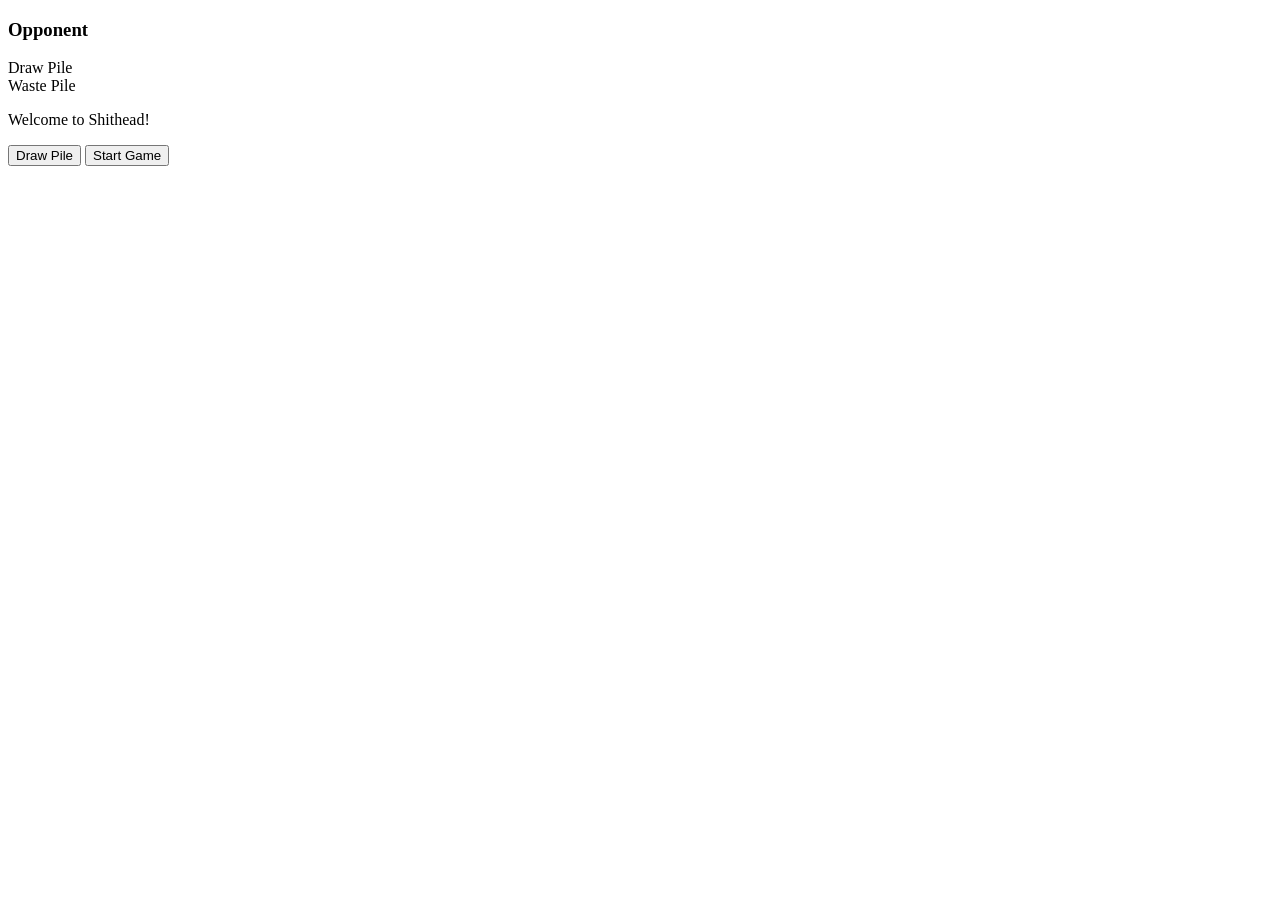
==== shithead/index.html @ 0bc9c2b6 "initial HTML" ====
<!DOCTYPE HTML>
<html lang="en">
    <head>
        <meta charset="UTF-8">
        <meta name="viewport" content="width=device-width, initial-scale=1.0">
        <title>Shithead</title>
        <link rel="stylesheet" href="style.css">
    </head>
    <body>
        <div id="game-container">

            <!-- AI Area - Top of Screen    -->
             <div id="ai-area">
                <h3>Opponent</h3>
                <div class="card-row" id="ai-downcards"></div>
                <div class="card-row" id="ai-upcards"></div>
                <div class="card-row" id="ai-hand"></div>
            </div>

            <!-- Mid-Table-->
             <div id="table-area">
                <div id="draw-pile">Draw Pile</div>
                <div id="waste-pile">Waste Pile</div>
             </div>

            <!-- Player Area - Bottom of Screen -->
             <div id="player-area">
                <div class="card-row" id="player-downcards"></div>
                <div class="card-row" id="player-upcards"></div>
                <div class="card-row" id="player-hand"></div>
             </div>

             <!-- Message + Action area -->
              <div id="message-area">
                <p id="message-text">Welcome to Shithead!</p>
                <button id="pickup-btn">Draw Pile</button>
                <button id="start-btn">Start Game</button>
              </div>
                
        </div>
            
        <script src="script.js"></script>
    </body>
</html>
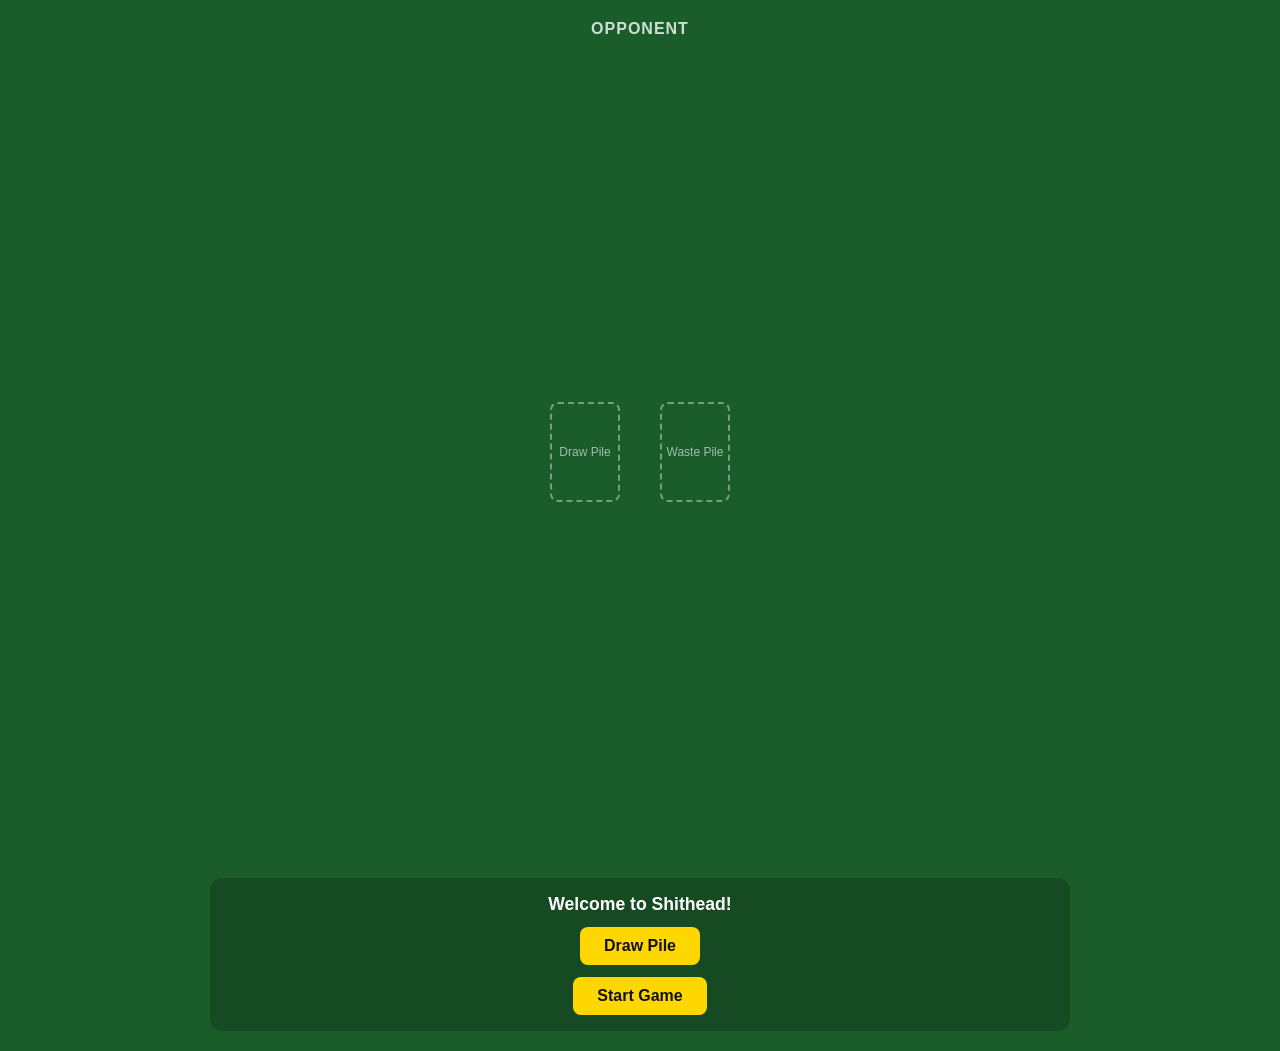
==== commit 53dff002: "Deck Build and shuffle logic" ====
--- a/shithead/index.html
+++ b/shithead/index.html
@@ -39,6 +39,6 @@
                 
         </div>
             
-        <script src="script.js"></script>
+        <script src="game.js"></script>
     </body>
 </html>
--- a/shithead/style.css
+++ b/shithead/style.css
@@ -0,0 +1,153 @@
+* {
+  margin: 0;
+  padding: 0;
+  box-sizing: border-box;
+}
+
+body {
+  background-color: #1a5c2a;
+  font-family: Arial, sans-serif;
+  color: #ffffff;
+  min-height: 100vh;
+  display: flex;
+  justify-content: center;
+  align-items: center;
+}
+
+#game-container {
+  width: 90%;
+  max-width: 900px;
+  display: flex;
+  flex-direction: column;
+  gap: 20px;
+  padding: 20px;
+}
+
+.card-row {
+  display: flex;
+  flex-direction: row;
+  gap: 8px;
+  min-height: 100px;
+  justify-content: center;
+  align-items: center;
+}
+
+.card {
+  width: 70px;
+  height: 100px;
+  background-color: #ffffff;
+  border-radius: 8px;
+  border: 2px solid #cccccc;
+  display: flex;
+  justify-content: center;
+  align-items: center;
+  font-size: 1.2rem;
+  font-weight: bold;
+  cursor: pointer;
+  user-select: none;
+  transition: transform 0.15s ease;
+}
+
+.card:hover {
+  transform: translateY(-8px);
+}
+
+.card.face-down {
+  background-color: #1a237e;
+  background-image: repeating-linear-gradient(
+    45deg,
+    #283593 0px,
+    #283593 2px,
+    #1a237e 2px,
+    #1a237e 10px
+  );
+  color: transparent;
+}
+
+.card.red {
+  color: #cc0000;
+}
+
+.card.black {
+  color: #111111;
+}
+
+.card.selected {
+  transform: translateY(-16px);
+  border-color: #FFD700;
+  box-shadow: 0 0 10px #FFD700;
+}
+
+#table-area {
+  display: flex;
+  justify-content: center;
+  align-items: center;
+  gap: 40px;
+  padding: 20px 0;
+}
+
+#draw-pile,
+#waste-pile {
+  width: 70px;
+  height: 100px;
+  border-radius: 8px;
+  border: 2px dashed rgba(255, 255, 255, 0.4);
+  display: flex;
+  justify-content: center;
+  align-items: center;
+  font-size: 0.75rem;
+  text-align: center;
+  color: rgba(255, 255, 255, 0.6);
+}
+
+#ai-area,
+#player-area {
+  display: flex;
+  flex-direction: column;
+  align-items: center;
+  gap: 8px;
+}
+
+#ai-area h3,
+#player-area h3 {
+  font-size: 1rem;
+  letter-spacing: 1px;
+  text-transform: uppercase;
+  opacity: 0.8;
+}
+
+#message-area {
+  display: flex;
+  flex-direction: column;
+  align-items: center;
+  gap: 12px;
+  padding: 16px;
+  background-color: rgba(0, 0, 0, 0.2);
+  border-radius: 12px;
+}
+
+#message-text {
+  font-size: 1.1rem;
+  font-weight: bold;
+}
+
+button {
+  padding: 10px 24px;
+  border: none;
+  border-radius: 8px;
+  background-color: #FFD700;
+  color: #111111;
+  font-size: 1rem;
+  font-weight: bold;
+  cursor: pointer;
+  transition: background-color 0.2s ease;
+}
+
+button:hover {
+  background-color: #FFC200;
+}
+
+button:disabled {
+  background-color: #888888;
+  cursor: not-allowed;
+}
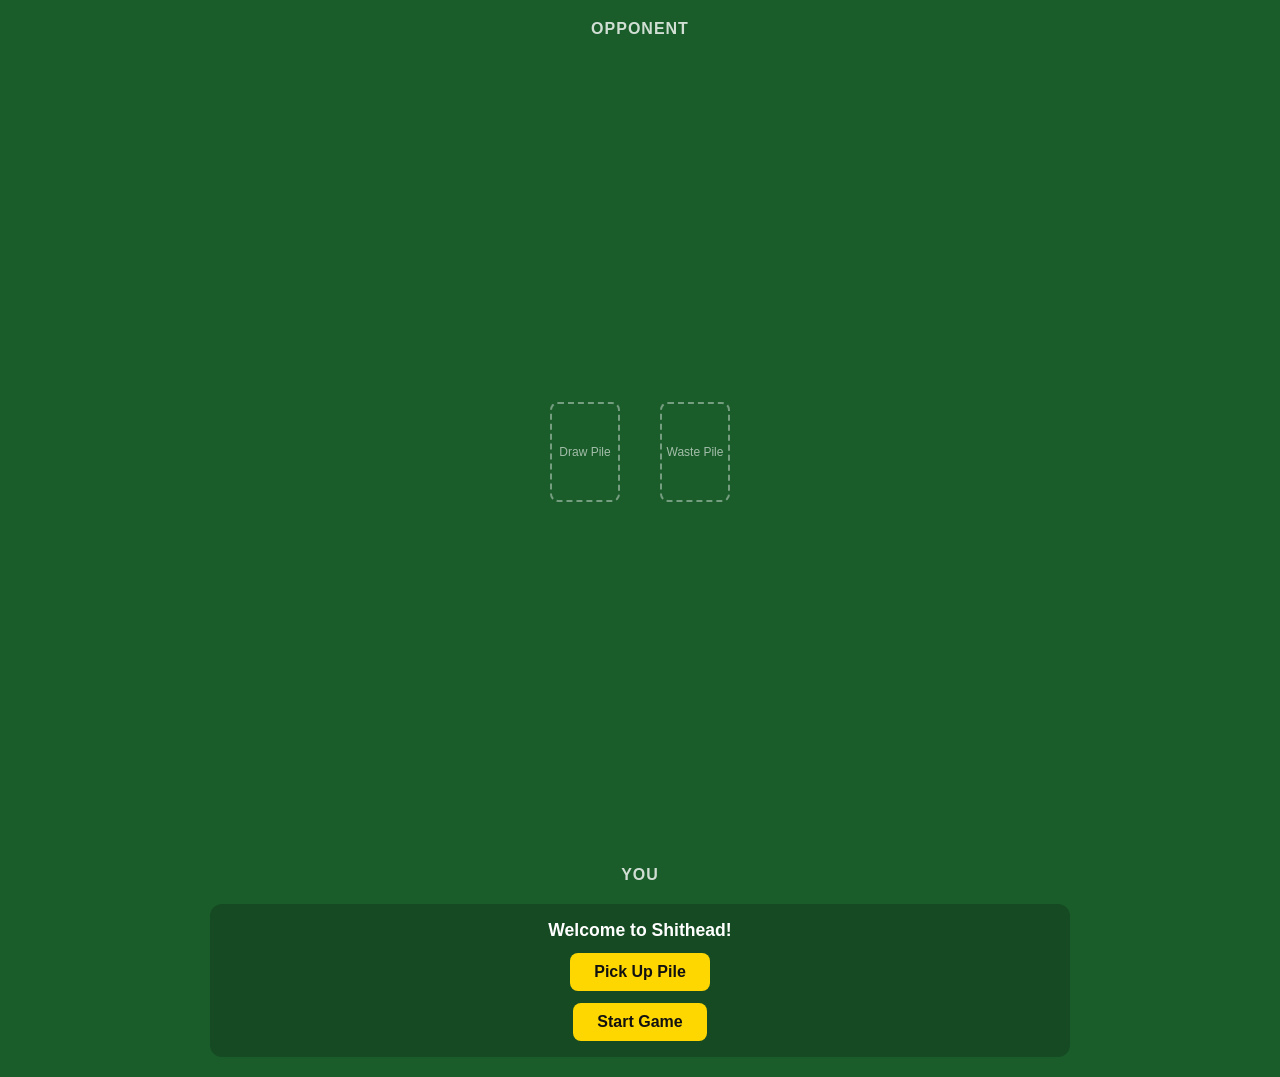
==== commit 7d4c5791: "bug fixes in js and html" ====
--- a/shithead/index.html
+++ b/shithead/index.html
@@ -28,12 +28,13 @@
                 <div class="card-row" id="player-downcards"></div>
                 <div class="card-row" id="player-upcards"></div>
                 <div class="card-row" id="player-hand"></div>
+                <h3>You</h3>
              </div>
 
              <!-- Message + Action area -->
               <div id="message-area">
                 <p id="message-text">Welcome to Shithead!</p>
-                <button id="pickup-btn">Draw Pile</button>
+                <button id="pickup-btn">Pick Up Pile</button>
                 <button id="start-btn">Start Game</button>
               </div>
                 
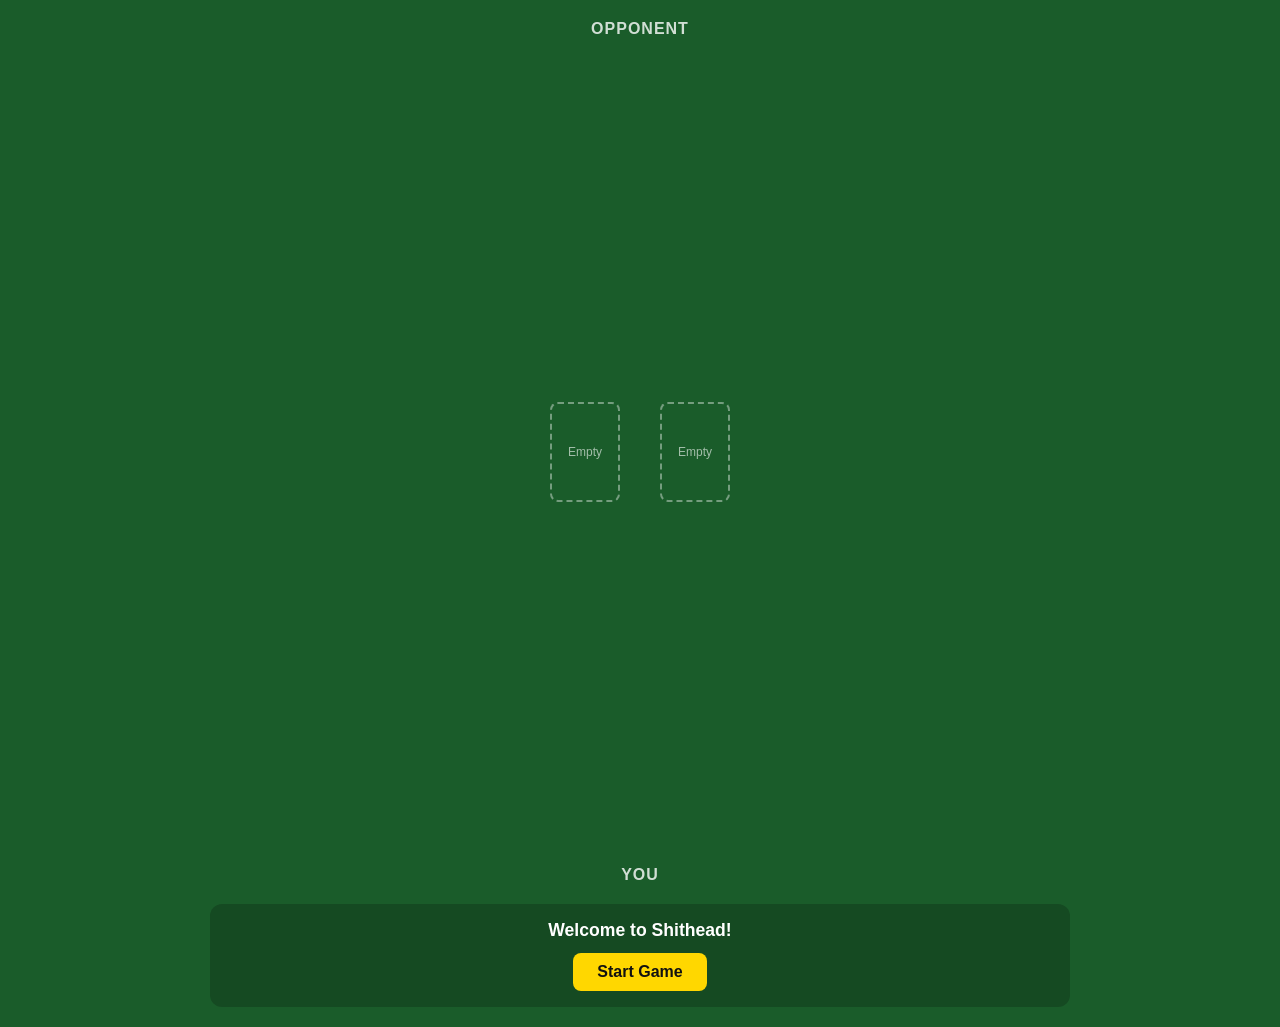
==== commit 5cf45b3a: "Game Logic - UI Connector - Rendering - Click Listeners" ====
--- a/shithead/index.html
+++ b/shithead/index.html
@@ -35,6 +35,7 @@
               <div id="message-area">
                 <p id="message-text">Welcome to Shithead!</p>
                 <button id="pickup-btn">Pick Up Pile</button>
+                <button id="play-btn">Play Selected</button>
                 <button id="start-btn">Start Game</button>
               </div>
                 
--- a/shithead/style.css
+++ b/shithead/style.css
@@ -150,4 +150,11 @@
 button:disabled {
   background-color: #888888;
   cursor: not-allowed;
+}
+
+#play-btn { display: none; }
+
+.card.playable {
+  cursor: pointer;
+  box-shadow: 0 0 8px rgba(255, 255, 255, 0.6);
 }
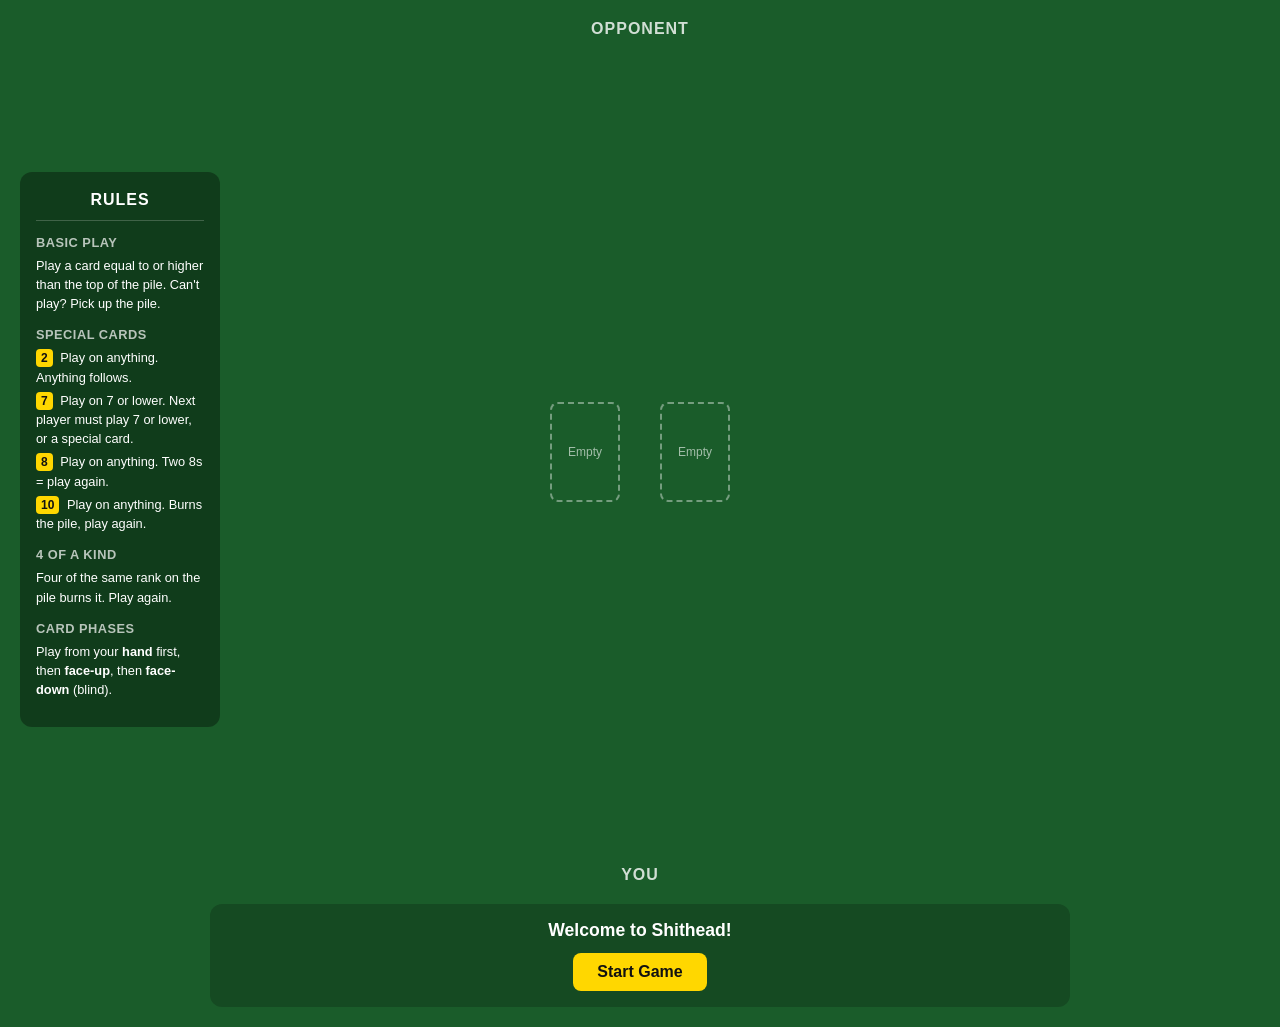
==== commit 90f403b5: "Cheat Sheet and Stats" ====
--- a/shithead/index.html
+++ b/shithead/index.html
@@ -7,6 +7,35 @@
         <link rel="stylesheet" href="style.css">
     </head>
     <body>
+        <div id="cheat-sheet">
+            <h3>Rules</h3>
+
+            <div class="rule-section">
+                <h4>Basic Play</h4>
+                <p>Play a card equal to or higher than the top of the pile. Can't play? Pick up the pile.</p>
+            </div>
+
+            <div class="rule-section">
+                <h4>Special Cards</h4>
+                <ul>
+                <li><span class="card-tag">2</span> Play on anything. Anything follows.</li>
+                <li><span class="card-tag">7</span> Play on 7 or lower. Next player must play 7 or lower, or a special card.</li>
+                <li><span class="card-tag">8</span> Play on anything. Two 8s = play again.</li>
+                <li><span class="card-tag">10</span> Play on anything. Burns the pile, play again.</li>
+                </ul>
+            </div>
+
+            <div class="rule-section">
+                <h4>4 of a Kind</h4>
+                <p>Four of the same rank on the pile burns it. Play again.</p>
+            </div>
+
+            <div class="rule-section">
+                <h4>Card Phases</h4>
+                <p>Play from your <strong>hand</strong> first, then <strong>face-up</strong>, then <strong>face-down</strong> (blind).</p>
+            </div>
+            </div>
+
         <div id="game-container">
 
             <!-- AI Area - Top of Screen    -->
--- a/shithead/style.css
+++ b/shithead/style.css
@@ -72,7 +72,7 @@
   color: #111111;
 }
 
-.card.selected {
+.card.selected {   /* ✅ was .card._selected */
   transform: translateY(-16px);
   border-color: #FFD700;
   box-shadow: 0 0 10px #FFD700;
@@ -157,4 +157,57 @@
 .card.playable {
   cursor: pointer;
   box-shadow: 0 0 8px rgba(255, 255, 255, 0.6);
+}
+
+#cheat-sheet {
+  position: fixed;
+  left: 20px;
+  top: 50%;
+  transform: translateY(-50%);
+  width: 200px;
+  background-color: rgba(0, 0, 0, 0.35);
+  border-radius: 12px;
+  padding: 16px;
+  font-size: 0.8rem;
+  line-height: 1.5;
+}
+
+#cheat-sheet h3 {
+  font-size: 1rem;
+  text-transform: uppercase;
+  letter-spacing: 1px;
+  margin-bottom: 12px;
+  text-align: center;
+  border-bottom: 1px solid rgba(255,255,255,0.2);
+  padding-bottom: 8px;
+}
+
+#cheat-sheet h4 {
+  font-size: 0.8rem;
+  text-transform: uppercase;
+  letter-spacing: 0.5px;
+  opacity: 0.7;
+  margin-bottom: 4px;
+}
+
+.rule-section {
+  margin-bottom: 12px;
+}
+
+.rule-section ul {
+  list-style: none;
+  display: flex;
+  flex-direction: column;
+  gap: 4px;
+}
+
+.card-tag {
+  display: inline-block;
+  background-color: #FFD700;
+  color: #111;
+  font-weight: bold;
+  border-radius: 4px;
+  padding: 0px 5px;
+  margin-right: 4px;
+  font-size: 0.75rem;
 }
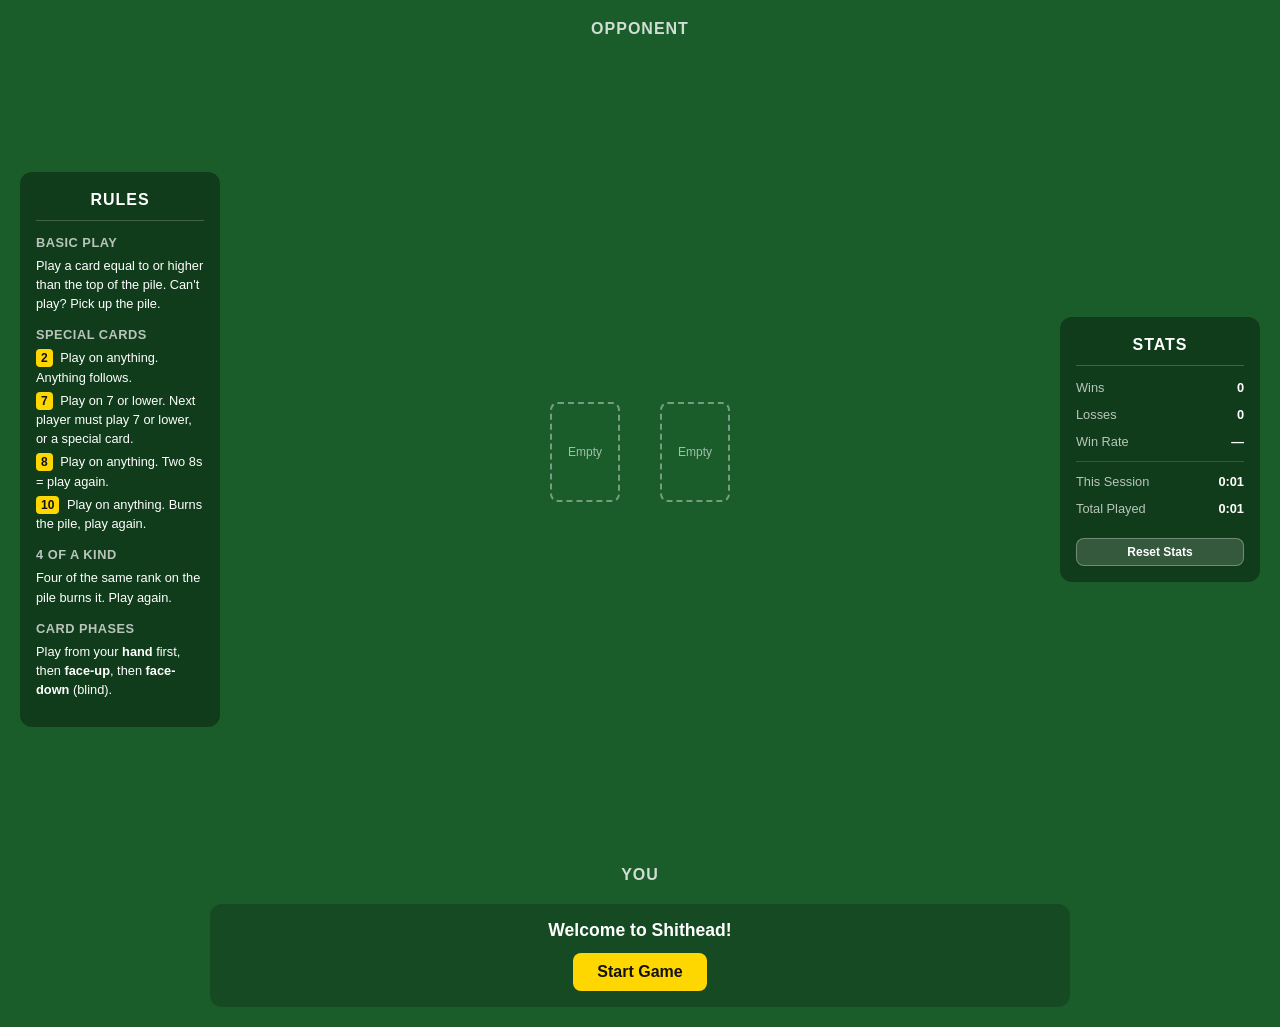
==== commit 72912c70: "re-push" ====
--- a/shithead/index.html
+++ b/shithead/index.html
@@ -34,7 +34,40 @@
                 <h4>Card Phases</h4>
                 <p>Play from your <strong>hand</strong> first, then <strong>face-up</strong>, then <strong>face-down</strong> (blind).</p>
             </div>
+        </div>
+
+        <div id="stats-panel">
+            <h3>Stats</h3>
+
+            <div class="stat-row">
+                <span class="stat-label">Wins</span>
+                <span class="stat-value" id="stat-wins">0</span>
             </div>
+
+            <div class="stat-row">
+                <span class="stat-label">Losses</span>
+                <span class="stat-value" id="stat-losses">0</span>
+            </div>
+
+            <div class="stat-row">
+                <span class="stat-label">Win Rate</span>
+                <span class="stat-value" id="stat-winrate">—</span>
+            </div>
+
+            <div class="stat-divider"></div>
+
+            <div class="stat-row">
+                <span class="stat-label">This Session</span>
+                <span class="stat-value" id="stat-session">0:00</span>
+            </div>
+
+            <div class="stat-row">
+                <span class="stat-label">Total Played</span>
+                <span class="stat-value" id="stat-total">0:00</span>
+            </div>
+
+            <button id="reset-stats-btn">Reset Stats</button>
+        </div>
 
         <div id="game-container">
 
--- a/shithead/style.css
+++ b/shithead/style.css
@@ -210,4 +210,60 @@
   padding: 0px 5px;
   margin-right: 4px;
   font-size: 0.75rem;
+}
+#stats-panel {
+  position: fixed;
+  right: 20px;
+  top: 50%;
+  transform: translateY(-50%);
+  width: 200px;
+  background-color: rgba(0, 0, 0, 0.35);
+  border-radius: 12px;
+  padding: 16px;
+  font-size: 0.8rem;
+  line-height: 1.5;
+}
+
+#stats-panel h3 {
+  font-size: 1rem;
+  text-transform: uppercase;
+  letter-spacing: 1px;
+  margin-bottom: 12px;
+  text-align: center;
+  border-bottom: 1px solid rgba(255,255,255,0.2);
+  padding-bottom: 8px;
+}
+
+.stat-row {
+  display: flex;
+  justify-content: space-between;
+  align-items: center;
+  margin-bottom: 8px;
+}
+
+.stat-label {
+  opacity: 0.7;
+}
+
+.stat-value {
+  font-weight: bold;
+}
+
+.stat-divider {
+  border-top: 1px solid rgba(255,255,255,0.15);
+  margin: 10px 0;
+}
+
+#reset-stats-btn {
+  width: 100%;
+  margin-top: 12px;
+  padding: 6px;
+  font-size: 0.75rem;
+  background-color: rgba(255,255,255,0.15);
+  color: white;
+  border: 1px solid rgba(255,255,255,0.3);
+}
+
+#reset-stats-btn:hover {
+  background-color: rgba(255,255,255,0.25);
 }
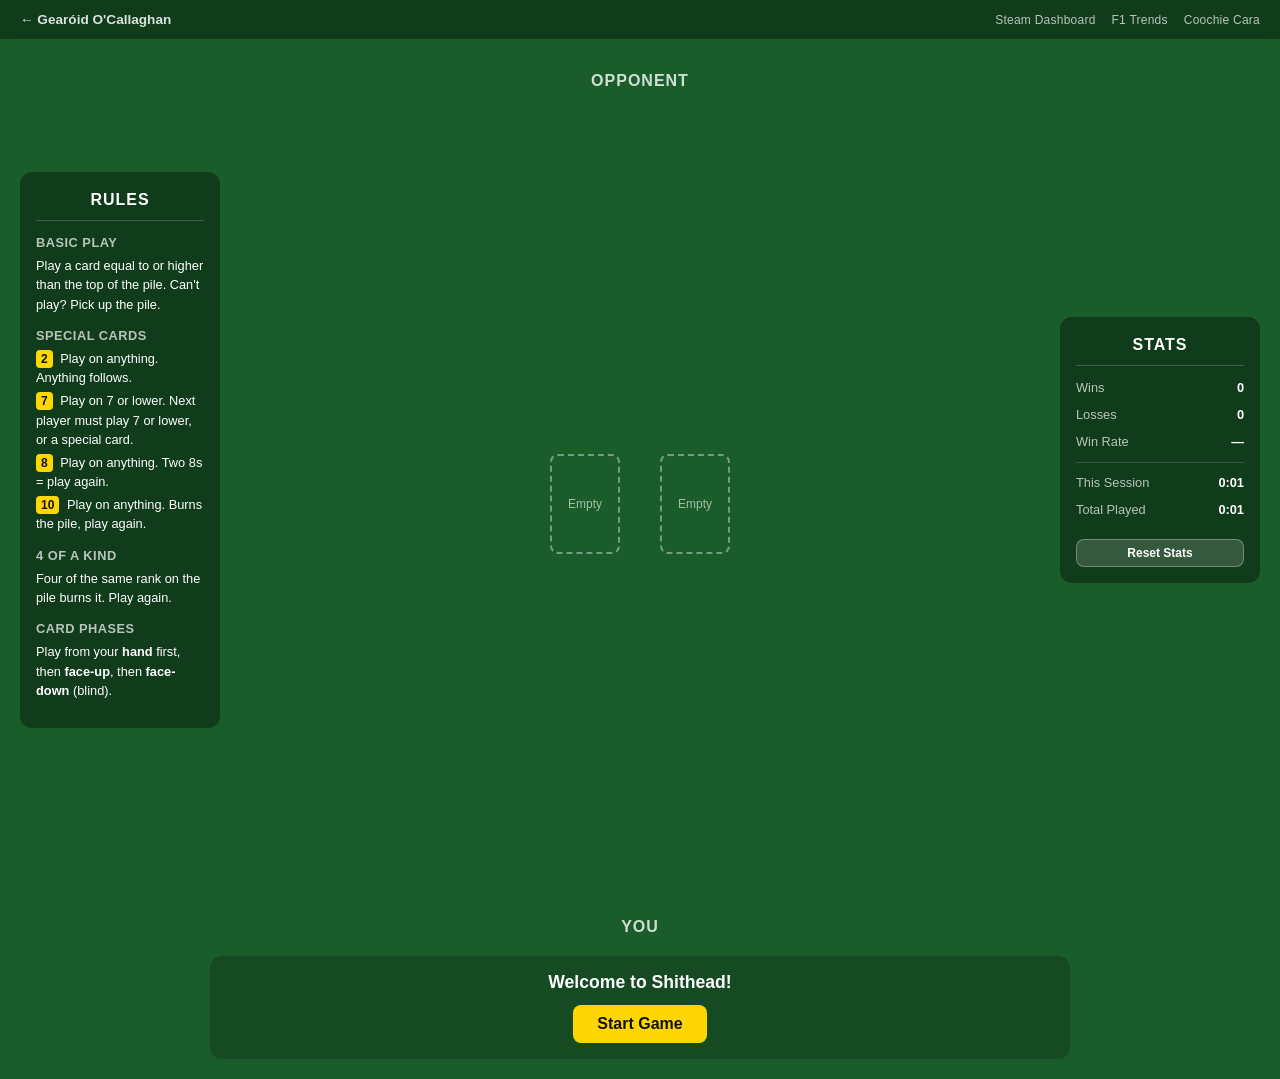
==== commit 5cd1187e: "Fix dark text contrast, mobile card overlap, add cross-project nav - Brighten Web & Technical Knowle" ====
--- a/shithead/index.html
+++ b/shithead/index.html
@@ -7,6 +7,15 @@
         <link rel="stylesheet" href="style.css">
     </head>
     <body>
+        <nav id="site-nav">
+            <a href="../" class="site-nav-back">← Gearóid O'Callaghan</a>
+            <div class="site-nav-links">
+                <a href="https://gearoidocallaghan.com/steam-dashboard/" target="_blank" rel="noopener">Steam Dashboard</a>
+                <a href="https://gearoidocallaghan.com/f1-trends/" target="_blank" rel="noopener">F1 Trends</a>
+                <a href="https://gearoidocallaghan.com/coochie-cara/" target="_blank" rel="noopener">Coochie Cara</a>
+            </div>
+        </nav>
+
         <div id="cheat-sheet">
             <h3>Rules</h3>
 
--- a/shithead/style.css
+++ b/shithead/style.css
@@ -12,7 +12,51 @@
   display: flex;
   justify-content: center;
   align-items: center;
-}
+  padding-top: 52px;
+}
+
+#site-nav {
+  position: fixed;
+  top: 0;
+  left: 0;
+  right: 0;
+  z-index: 100;
+  display: flex;
+  justify-content: space-between;
+  align-items: center;
+  flex-wrap: wrap;
+  gap: 8px 20px;
+  padding: 12px 20px;
+  background-color: rgba(0, 0, 0, 0.35);
+  backdrop-filter: blur(6px);
+}
+
+.site-nav-back {
+  color: #ffffff;
+  text-decoration: none;
+  font-weight: bold;
+  font-size: 0.85rem;
+  opacity: 0.85;
+  transition: opacity 0.2s;
+}
+
+.site-nav-back:hover { opacity: 1; }
+
+.site-nav-links {
+  display: flex;
+  gap: 16px;
+  flex-wrap: wrap;
+}
+
+.site-nav-links a {
+  color: rgba(255, 255, 255, 0.7);
+  text-decoration: none;
+  font-size: 0.75rem;
+  letter-spacing: 0.02em;
+  transition: color 0.2s;
+}
+
+.site-nav-links a:hover { color: #FFD700; }
 
 #game-container {
   width: 90%;
@@ -266,4 +310,77 @@
 
 #reset-stats-btn:hover {
   background-color: rgba(255,255,255,0.25);
+}
+
+@media (max-width: 768px) {
+  body {
+    flex-direction: column;
+    align-items: stretch;
+    justify-content: flex-start;
+    padding: 88px 0 32px;
+    overflow-x: hidden;
+  }
+
+  #site-nav {
+    justify-content: center;
+    text-align: center;
+  }
+
+  #cheat-sheet,
+  #stats-panel {
+    position: static;
+    top: auto;
+    left: auto;
+    right: auto;
+    transform: none;
+    width: 90%;
+    max-width: 360px;
+    margin: 0 auto 12px;
+  }
+
+  #cheat-sheet { order: 2; }
+  #game-container { order: 1; }
+  #stats-panel { order: 3; }
+
+  #game-container {
+    width: 100%;
+    padding: 12px;
+    gap: 12px;
+  }
+
+  .card-row {
+    flex-wrap: wrap;
+    min-height: auto;
+    gap: 6px;
+  }
+
+  #table-area {
+    flex-wrap: wrap;
+    gap: 20px;
+  }
+
+  .card,
+  #draw-pile,
+  #waste-pile {
+    width: 52px;
+    height: 74px;
+  }
+
+  .card { font-size: 0.95rem; }
+  #draw-pile,
+  #waste-pile { font-size: 0.65rem; }
+
+  .card:hover { transform: none; }
+  .card.selected { transform: translateY(-10px); }
+}
+
+@media (max-width: 420px) {
+  .card,
+  #draw-pile,
+  #waste-pile {
+    width: 42px;
+    height: 60px;
+  }
+
+  .card { font-size: 0.8rem; }
 }
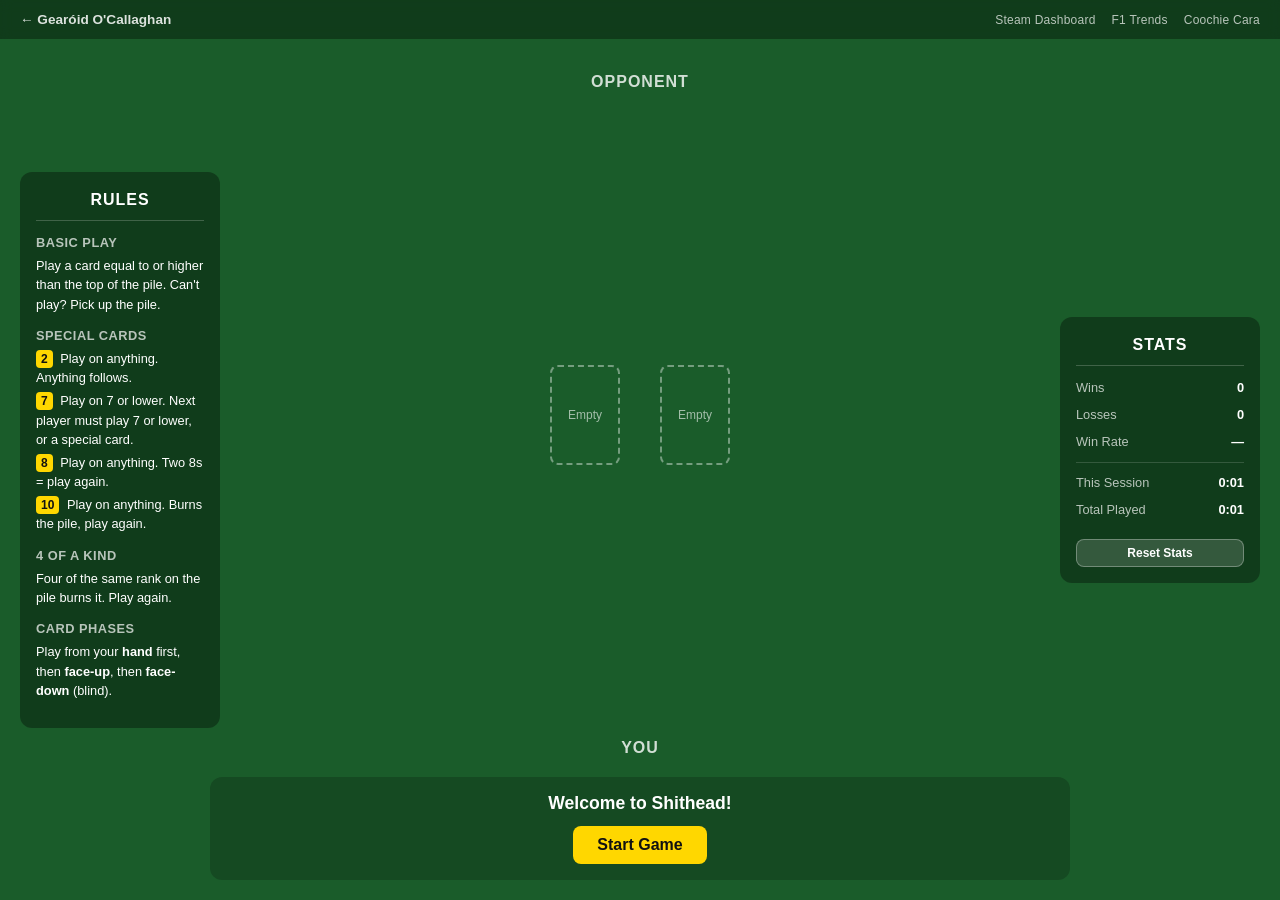
==== commit 550a4873: "Stack face-down/face-up cards in Shithead instead of two rows Face-up cards now sit offset on top of" ====
--- a/shithead/index.html
+++ b/shithead/index.html
@@ -83,8 +83,7 @@
             <!-- AI Area - Top of Screen    -->
              <div id="ai-area">
                 <h3>Opponent</h3>
-                <div class="card-row" id="ai-downcards"></div>
-                <div class="card-row" id="ai-upcards"></div>
+                <div class="stack-row" id="ai-facecards"></div>
                 <div class="card-row" id="ai-hand"></div>
             </div>
 
@@ -96,8 +95,7 @@
 
             <!-- Player Area - Bottom of Screen -->
              <div id="player-area">
-                <div class="card-row" id="player-downcards"></div>
-                <div class="card-row" id="player-upcards"></div>
+                <div class="stack-row" id="player-facecards"></div>
                 <div class="card-row" id="player-hand"></div>
                 <h3>You</h3>
              </div>
--- a/shithead/style.css
+++ b/shithead/style.css
@@ -2,6 +2,12 @@
   margin: 0;
   padding: 0;
   box-sizing: border-box;
+}
+
+:root {
+  --card-w: 70px;
+  --card-h: 100px;
+  --stack-offset: 18px;
 }
 
 body {
@@ -76,9 +82,41 @@
   align-items: center;
 }
 
+.stack-row {
+  display: flex;
+  flex-direction: row;
+  gap: 16px;
+  min-height: calc(var(--card-h) + var(--stack-offset));
+  justify-content: center;
+  align-items: flex-start;
+}
+
+.card-stack {
+  position: relative;
+  width: calc(var(--card-w) + var(--stack-offset));
+  height: calc(var(--card-h) + var(--stack-offset));
+}
+
+.card-stack .card {
+  position: absolute;
+  top: 0;
+  left: 0;
+}
+
+.card-stack .card.stack-front {
+  top: var(--stack-offset);
+  left: var(--stack-offset);
+  z-index: 2;
+  box-shadow: -3px 4px 8px rgba(0, 0, 0, 0.3);
+}
+
+.card-stack .card.stack-back {
+  z-index: 1;
+}
+
 .card {
-  width: 70px;
-  height: 100px;
+  width: var(--card-w);
+  height: var(--card-h);
   background-color: #ffffff;
   border-radius: 8px;
   border: 2px solid #cccccc;
@@ -132,8 +170,8 @@
 
 #draw-pile,
 #waste-pile {
-  width: 70px;
-  height: 100px;
+  width: var(--card-w);
+  height: var(--card-h);
   border-radius: 8px;
   border: 2px dashed rgba(255, 255, 255, 0.4);
   display: flex;
@@ -348,7 +386,8 @@
     gap: 12px;
   }
 
-  .card-row {
+  .card-row,
+  .stack-row {
     flex-wrap: wrap;
     min-height: auto;
     gap: 6px;
@@ -359,11 +398,10 @@
     gap: 20px;
   }
 
-  .card,
-  #draw-pile,
-  #waste-pile {
-    width: 52px;
-    height: 74px;
+  :root {
+    --card-w: 52px;
+    --card-h: 74px;
+    --stack-offset: 14px;
   }
 
   .card { font-size: 0.95rem; }
@@ -375,11 +413,10 @@
 }
 
 @media (max-width: 420px) {
-  .card,
-  #draw-pile,
-  #waste-pile {
-    width: 42px;
-    height: 60px;
+  :root {
+    --card-w: 42px;
+    --card-h: 60px;
+    --stack-offset: 11px;
   }
 
   .card { font-size: 0.8rem; }
